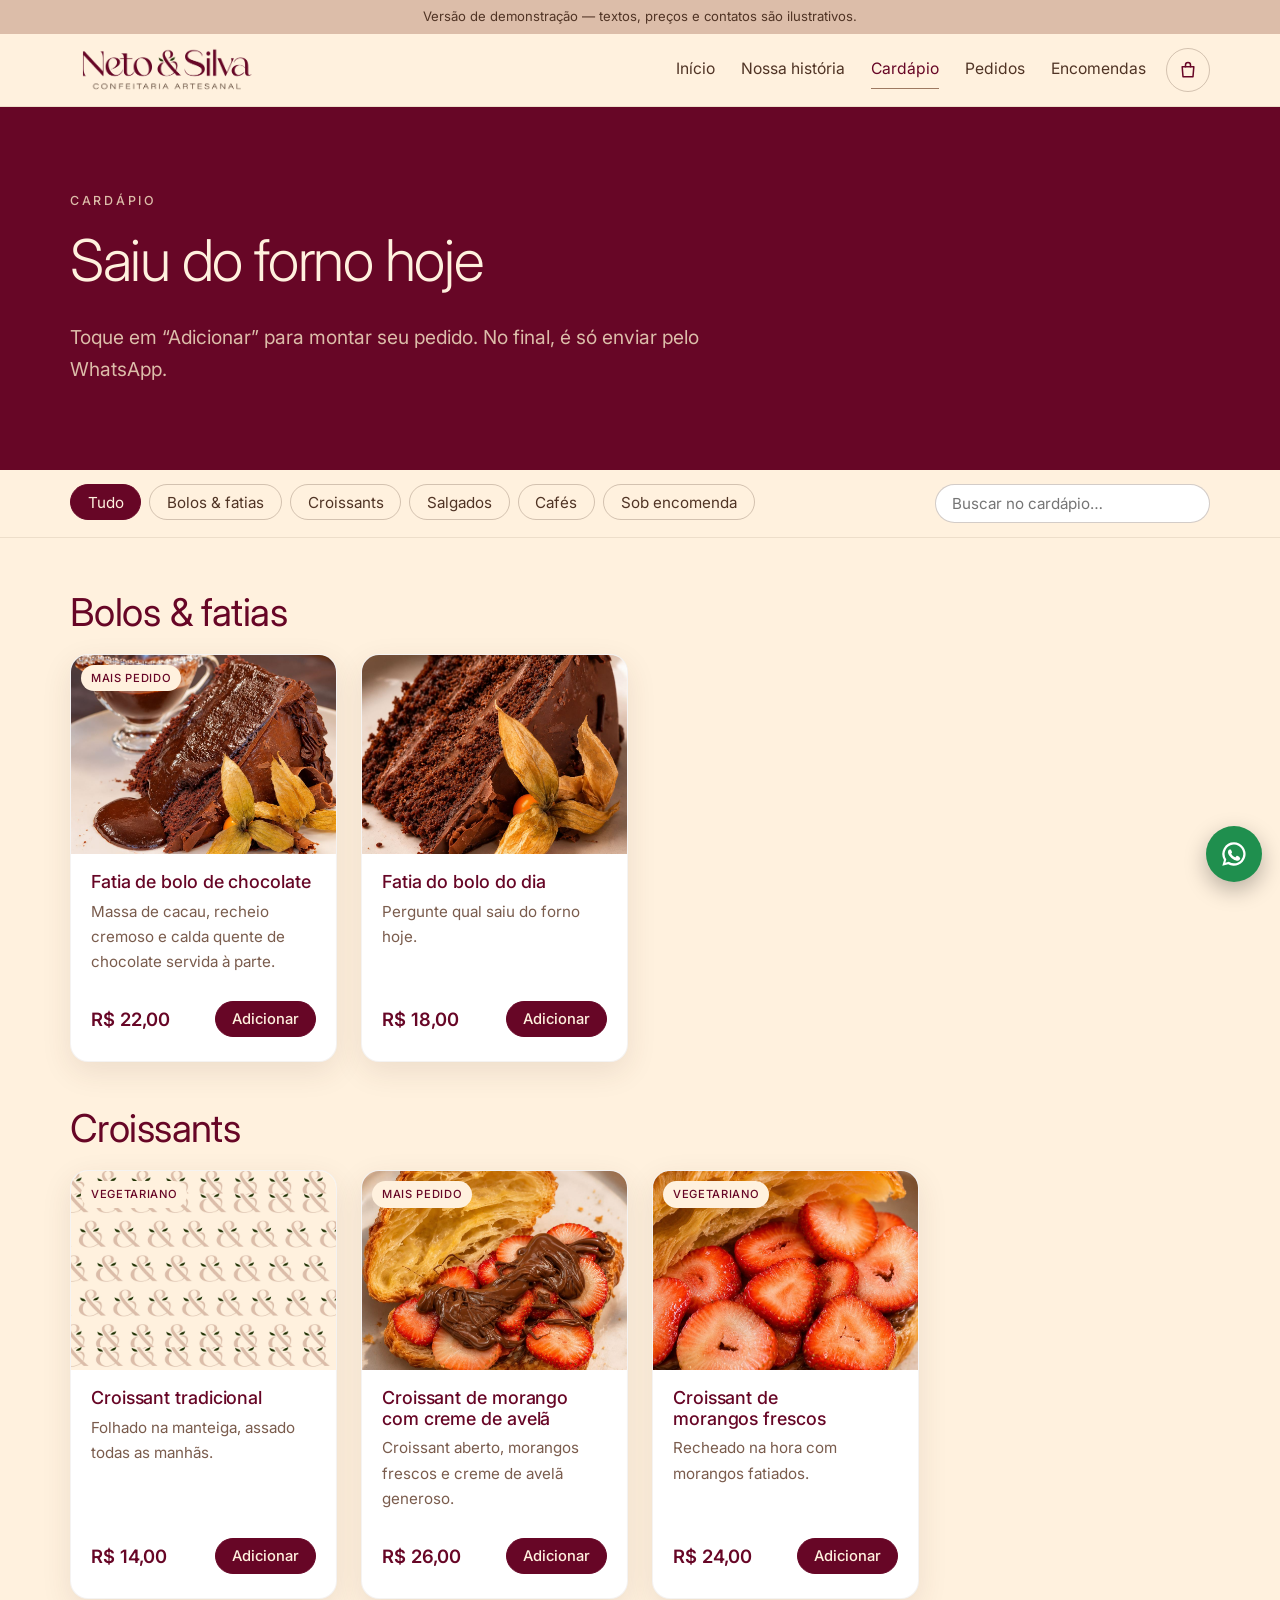
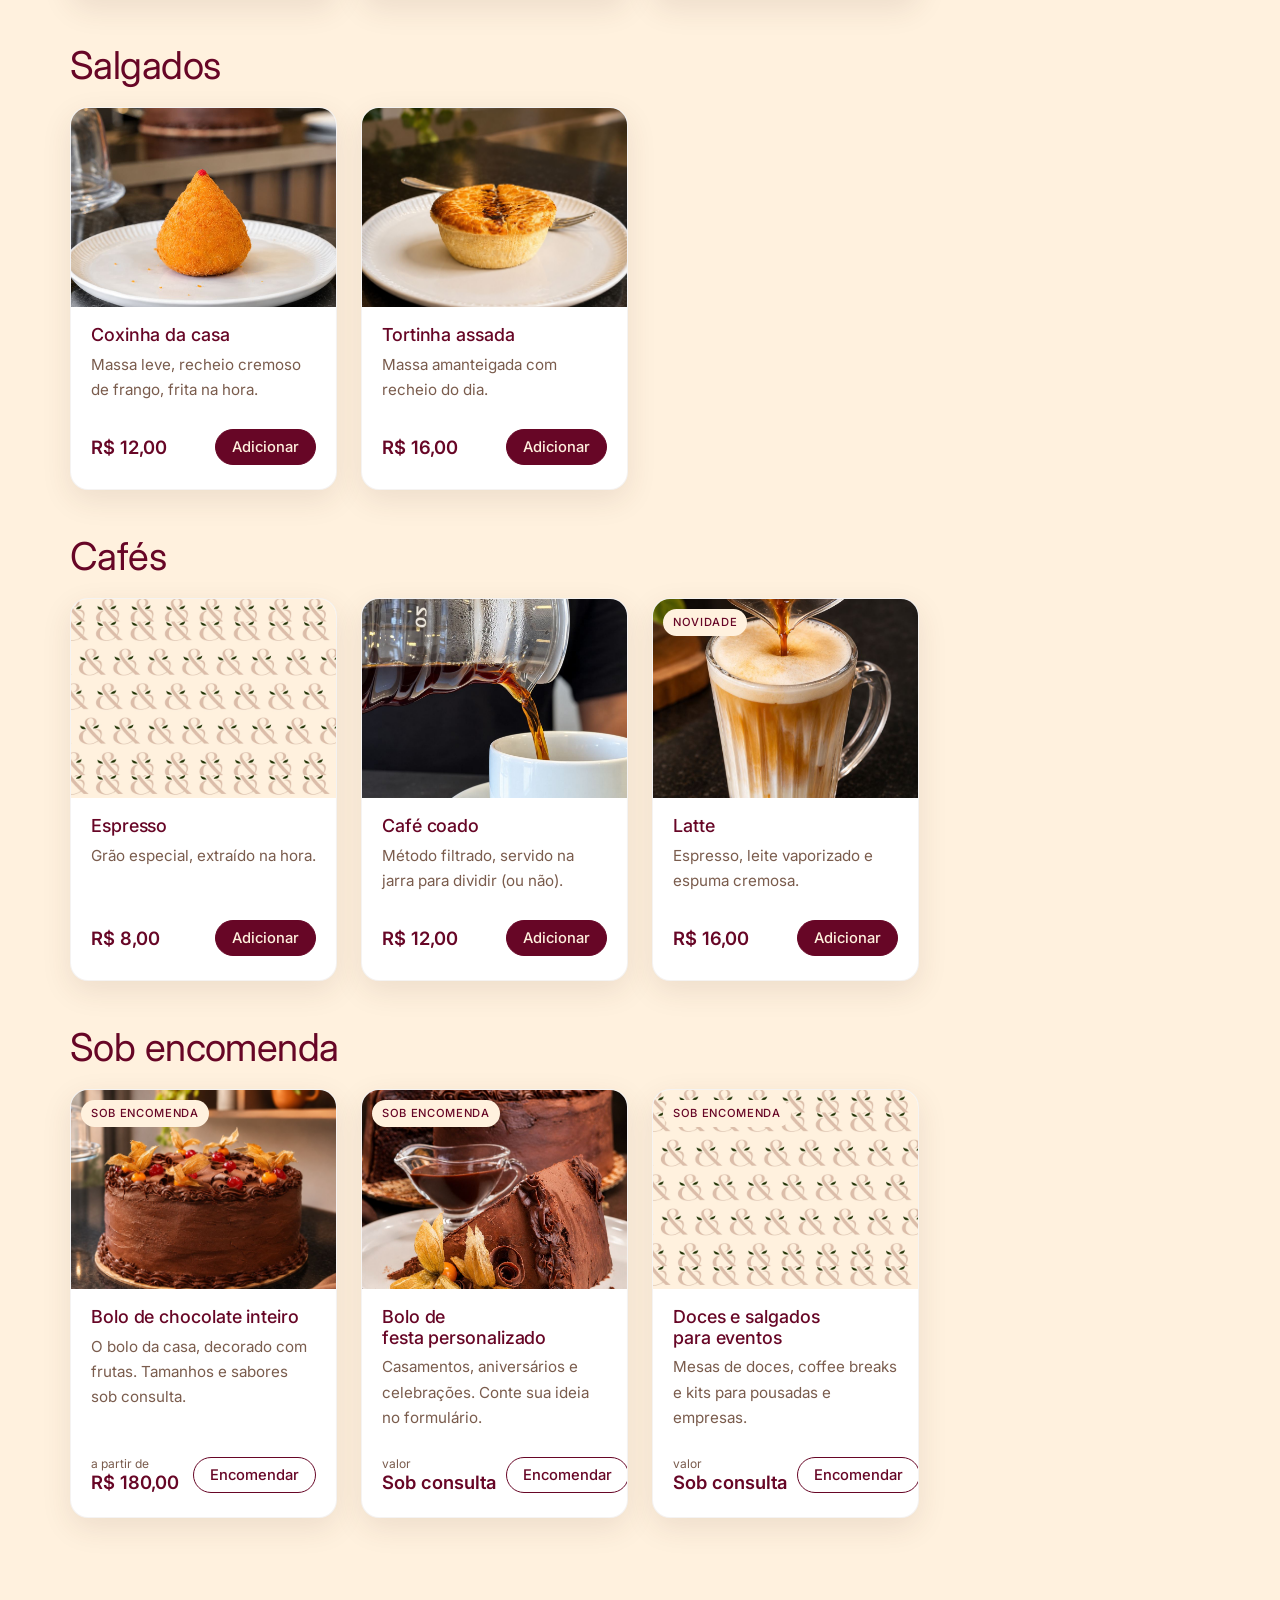
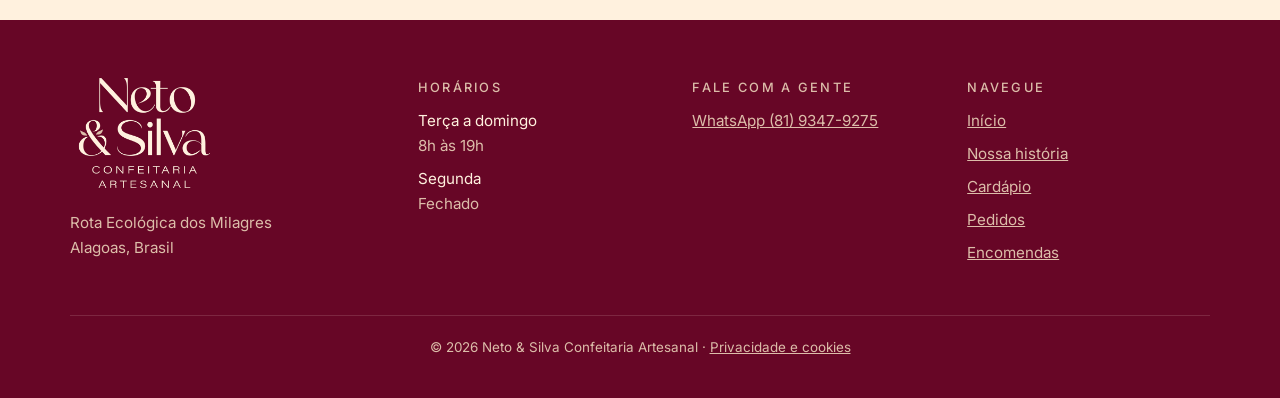
==== cardapio.html @ ace1dc16 "Prévia do site Neto & Silva para aprovação Co-Authored-By: Claude <noreply@anthropic.com>" ====
<!DOCTYPE html>
<html lang="pt-BR">
<head>
  <meta charset="utf-8">
  <meta name="viewport" content="width=device-width, initial-scale=1">
  <meta name="robots" content="noindex, nofollow">
  <title>Cardápio — Neto &amp; Silva Confeitaria Artesanal</title>
  <meta name="description" content="Cardápio da Neto &amp; Silva: bolos, croissants, salgados e cafés especiais. Monte seu pedido e envie pelo WhatsApp.">
  <link rel="icon" href="assets/img/marca/selo-creme.png">
  <link rel="preconnect" href="https://fonts.googleapis.com">
  <link rel="preconnect" href="https://fonts.gstatic.com" crossorigin>
  <link href="https://fonts.googleapis.com/css2?family=Dancing+Script:wght@500;600&family=Inter:wght@300;400;500;600&display=swap" rel="stylesheet">
  <link rel="stylesheet" href="css/style.css">
</head>
<body data-pagina="cardapio">
  <div id="cabecalho"></div>

  <main>
    <section class="pagina-topo">
      <div class="container">
        <p class="sobretitulo">Cardápio</p>
        <h1>Saiu do forno hoje</h1>
        <p class="lead">Toque em “Adicionar” para montar seu pedido. No final, é só enviar pelo WhatsApp.</p>
      </div>
    </section>

    <div class="filtros">
      <div class="container filtros__linha">
        <div class="chips" id="chips" role="group" aria-label="Filtrar por categoria"></div>
        <input class="busca" id="busca" type="search" placeholder="Buscar no cardápio…" aria-label="Buscar no cardápio">
      </div>
    </div>

    <section class="secao" style="padding-top:8px">
      <div class="container" id="cardapio-lista" aria-live="polite"></div>
    </section>
  </main>

  <div id="rodape"></div>
  <a id="barra-pedido" class="barra-pedido" href="pedidos.html" hidden><span data-resumo></span><span>Ver pedido</span></a>

  <script src="js/config.js"></script>
  <script src="js/data/cardapio.js"></script>
  <script src="js/app.js"></script>
  <script src="js/medicao.js"></script>
  <script src="js/cardapio.js"></script>
</body>
</html>
---- css/style.css ----
/* ==========================================================================
   Neto & Silva Confeitaria Artesanal — estilos
   Paleta, tipografia e logotipo conforme o Manual de Marca 2026
   (Studio Mari Cyrilo). Detalhes e substituições em docs/IDENTIDADE-VISUAL.md.
   ========================================================================== */
:root {
  /* Paleta oficial */
  --cereja: #670626;     /* Licor de Cereja — cor principal */
  --grao: #503425;       /* Grão Tostado */
  --latte: #9d7961;      /* Caffè Latte */
  --rosa: #dcbda9;       /* Merengue de Rosas */
  --creme: #fff1de;      /* Creme de Baunilha */
  /* Derivadas */
  --papel: var(--creme); /* fundo das páginas (igual ao fundo do logo) */
  --texto: var(--grao);
  --texto-suave: #7a5c4d;
  --verde-whats: #1f8f4e;
  --erro: #a3341f;

  /* Manual: Acumin Variable Concept (Adobe Fonts). Enquanto não houver kit
     da Adobe, o site usa Inter, a alternativa gratuita mais próxima. */
  --fonte-titulo: "acumin-variable-concept", "Inter", system-ui, -apple-system, "Segoe UI", sans-serif;
  --fonte-texto: "acumin-variable-concept", "Inter", system-ui, -apple-system, "Segoe UI", sans-serif;
  --fonte-destaque: "Dancing Script", cursive;

  --raio: 18px;
  --sombra: 0 10px 30px rgba(80, 52, 37, .10);
  --largura: 1140px;
}

*, *::before, *::after { box-sizing: border-box; }
html { scroll-behavior: smooth; }
body {
  margin: 0;
  background: var(--papel);
  color: var(--texto);
  font-family: var(--fonte-texto);
  font-size: 16.5px;
  line-height: 1.65;
  -webkit-font-smoothing: antialiased;
}
img { max-width: 100%; height: auto; display: block; }
a { color: var(--cereja); }
h1, h2, h3 { font-family: var(--fonte-titulo); font-weight: 400; line-height: 1.15; letter-spacing: -.015em; color: var(--cereja); margin: 0 0 .5em; text-wrap: balance; }
h1 { font-size: clamp(2.2rem, 5.2vw, 3.7rem); font-weight: 300; letter-spacing: -.025em; }
.script { font-family: var(--fonte-destaque); font-weight: 600; font-size: 1.25em; letter-spacing: 0; line-height: .8; }
h2 { font-size: clamp(1.7rem, 3.4vw, 2.4rem); }
h3 { font-size: 1.25rem; font-weight: 500; letter-spacing: -.005em; }
p { margin: 0 0 1em; }
:focus-visible { outline: 3px solid var(--rosa); outline-offset: 3px; border-radius: 6px; }

.container { width: min(100% - 40px, var(--largura)); margin-inline: auto; }
.secao { padding: clamp(56px, 8vw, 104px) 0; }
.secao--areia { background: var(--rosa); }
.secao--cacau, .secao--grao { background: var(--cereja); color: var(--creme); }
.secao--grao { background: var(--grao); }
.secao--cacau h2, .secao--cacau h3, .secao--grao h2, .secao--grao h3 { color: var(--creme); }
.secao--grao .sobretitulo { color: var(--rosa); }
.faixa-estampa { height: clamp(90px, 14vw, 170px); background: url(../assets/img/marca/estampa-e-comercial.jpg) center / 560px auto; }
.sobretitulo { font-size: .78rem; letter-spacing: .22em; text-transform: uppercase; color: var(--latte); font-weight: 500; margin-bottom: 1rem; }
.secao--cacau .sobretitulo { color: var(--rosa); }
.lead { font-size: 1.2rem; color: var(--texto-suave); max-width: 56ch; }
.secao--cacau .lead, .secao--grao .lead { color: var(--rosa); }
.centro { text-align: center; }
.centro .lead { margin-inline: auto; }

/* ------------------------------------------------------------------ botões */
.btn {
  display: inline-flex; align-items: center; justify-content: center; gap: .5em;
  padding: .85em 1.6em; border-radius: 999px; border: 1.5px solid var(--cereja);
  background: var(--cereja); color: var(--creme); font: 500 1rem var(--fonte-texto);
  text-decoration: none; cursor: pointer; transition: transform .15s, background .15s;
}
.btn:hover { background: var(--grao); border-color: var(--grao); transform: translateY(-1px); }
.btn--contorno { background: transparent; color: var(--cereja); }
.btn--contorno:hover { background: var(--cereja); color: var(--creme); border-color: var(--cereja); }
.btn--claro { background: var(--creme); color: var(--cereja); border-color: var(--creme); }
.btn--claro:hover { background: #fff; border-color: #fff; }
.btn--whats { background: var(--verde-whats); border-color: var(--verde-whats); color: #fff; }
.btn--whats:hover { background: #187a41; border-color: #187a41; }
.btn--bloco { width: 100%; }
.btn[disabled] { opacity: .5; cursor: not-allowed; transform: none; }
.botoes { display: flex; flex-wrap: wrap; gap: 12px; margin-top: 1.6rem; }
.centro .botoes { justify-content: center; }

/* --------------------------------------------------------------- cabeçalho */
.faixa-demo { background: var(--rosa); color: #2c1a12; text-align: center; font-size: .82rem; padding: 6px 12px; }
.topo { position: sticky; top: 0; z-index: 50; background: var(--papel); border-bottom: 1px solid rgba(80, 52, 37, .1); }
.topo__linha { display: flex; align-items: center; gap: 20px; min-height: 72px; }
.marca { display: block; margin-right: auto; padding: 6px 0; }
.marca img { height: 50px; width: auto; }
.nav { display: flex; gap: 26px; }
.nav a { color: var(--texto); text-decoration: none; font-size: .98rem; padding: 6px 0; border-bottom: 1.5px solid transparent; }
.nav a:hover, .nav a[aria-current="page"] { border-color: var(--latte); color: var(--cereja); }
.sacola { position: relative; display: grid; place-items: center; width: 44px; height: 44px; border-radius: 50%; color: var(--cereja); border: 1.5px solid rgba(80, 52, 37, .25); }
.sacola__n { position: absolute; top: -5px; right: -5px; min-width: 20px; height: 20px; padding: 0 5px; border-radius: 10px; background: var(--cereja); color: #fff; font-size: .72rem; display: grid; place-items: center; }
.sacola__n[hidden] { display: none; }
.menu-btn { display: none; width: 44px; height: 44px; border: 0; background: none; cursor: pointer; padding: 11px; order: 3; }
.menu-btn span { display: block; height: 2px; background: var(--cereja); margin: 5px 0; border-radius: 2px; }

@media (max-width: 860px) {
  .menu-btn { display: block; }
  .nav { display: none; position: absolute; left: 0; right: 0; top: 100%; flex-direction: column; gap: 0; background: var(--papel); border-bottom: 1px solid rgba(80, 52, 37, .12); padding: 8px 20px 16px; }
  .topo--aberto .nav { display: flex; }
  .nav a { padding: 13px 0; border-bottom: 1px solid rgba(80, 52, 37, .08); }
}

/* -------------------------------------------------------------------- hero */
.hero { padding: clamp(36px, 6vw, 80px) 0 clamp(48px, 7vw, 96px); overflow: hidden; }
.hero__grade { display: grid; grid-template-columns: 1.05fr .95fr; gap: clamp(28px, 5vw, 72px); align-items: center; }
.hero__foto { position: relative; }
.hero__foto > img:first-child { width: 100%; aspect-ratio: 4 / 5; object-fit: cover; border-radius: 999px 999px var(--raio) var(--raio); box-shadow: var(--sombra); }
.hero__selo { position: absolute; left: -26px; bottom: 34px; width: 136px; height: 136px; border-radius: 50%; box-shadow: var(--sombra); background: var(--creme); padding: 9px; }
@media (max-width: 860px) {
  .hero__grade { grid-template-columns: 1fr; }
  .hero__foto { max-width: 420px; margin-inline: auto; }
  .hero__selo { left: -8px; width: 96px; height: 96px; }
}

.pagina-topo { background: var(--cereja); color: var(--creme); padding: clamp(44px, 7vw, 84px) 0; }
.pagina-topo h1 { color: var(--creme); font-size: clamp(2.3rem, 5vw, 3.6rem); }
.pagina-topo .lead { color: var(--rosa); margin-bottom: 0; }
.pagina-topo .sobretitulo { color: var(--rosa); }

/* ------------------------------------------------------------------ grades */
.grade { display: grid; gap: 24px; }
.grade--3 { grid-template-columns: repeat(3, 1fr); }
.grade--2 { grid-template-columns: repeat(2, 1fr); }
.grade--produtos { grid-template-columns: repeat(auto-fill, minmax(250px, 1fr)); }
@media (max-width: 860px) { .grade--3, .grade--2 { grid-template-columns: 1fr; } }

.caminho { display: flex; flex-direction: column; background: #fff; border-radius: var(--raio); padding: 30px; text-decoration: none; color: inherit; box-shadow: var(--sombra); border: 1px solid rgba(80, 52, 37, .06); transition: transform .2s; }
a.caminho:hover { transform: translateY(-4px); }
.caminho__num { font: 500 .85rem var(--fonte-titulo); color: var(--latte); letter-spacing: .14em; }
.caminho p { color: var(--texto-suave); flex: 1; }
.caminho__link { color: var(--cereja); font-weight: 500; }

.duas-colunas { display: grid; grid-template-columns: 1fr 1fr; gap: clamp(28px, 5vw, 72px); align-items: center; }
.duas-colunas img { border-radius: var(--raio); box-shadow: var(--sombra); width: 100%; aspect-ratio: 4 / 5; object-fit: cover; }
.duas-colunas .arco { border-radius: 999px 999px var(--raio) var(--raio); }
@media (max-width: 860px) { .duas-colunas { grid-template-columns: 1fr; } .duas-colunas img { max-width: 440px; margin-inline: auto; } }

.galeria { display: grid; grid-template-columns: repeat(4, 1fr); gap: 14px; }
.galeria img { width: 100%; height: 100%; aspect-ratio: 3 / 4; object-fit: cover; border-radius: 14px; }
@media (max-width: 720px) { .galeria { grid-template-columns: repeat(2, 1fr); } }

.a-confirmar { background: #fff3d6; border-left: 4px solid #d9a441; padding: 12px 16px; border-radius: 8px; font-size: .92rem; color: #5c4514; margin: 1.2em 0; }

.linha-tempo { list-style: none; padding: 0; margin: 2em 0 0; border-left: 2px solid var(--rosa); }
.linha-tempo li { padding: 0 0 28px 26px; position: relative; }
.linha-tempo li::before { content: ""; position: absolute; left: -8px; top: 6px; width: 14px; height: 14px; border-radius: 50%; background: var(--latte); border: 3px solid var(--papel); }
.linha-tempo strong { font: 500 1.15rem var(--fonte-titulo); color: var(--cereja); display: block; }

.info-lista { list-style: none; padding: 0; margin: 0 0 1.4em; }
.info-lista li { padding: 12px 0; border-bottom: 1px solid rgba(251, 242, 228, .18); display: flex; justify-content: space-between; gap: 16px; }

/* ---------------------------------------------------------------- produtos */
.produto { background: #fff; border-radius: var(--raio); overflow: hidden; box-shadow: var(--sombra); display: flex; flex-direction: column; border: 1px solid rgba(80, 52, 37, .06); }
.produto__foto { position: relative; aspect-ratio: 4 / 3; overflow: hidden; background: var(--rosa); }
.produto__foto img { width: 100%; height: 100%; object-fit: cover; transition: transform .5s; }
.produto:hover .produto__foto img { transform: scale(1.04); }
.sem-foto { width: 100%; height: 100%; background: url(../assets/img/marca/estampa-e-comercial.jpg) center / 300px auto; }
.sem-foto span { display: none; }
.selos { position: absolute; left: 10px; top: 10px; display: flex; flex-wrap: wrap; gap: 6px; }
.selo { background: var(--creme); color: var(--cereja); font-size: .7rem; letter-spacing: .06em; text-transform: uppercase; padding: 4px 10px; border-radius: 999px; font-weight: 500; }
.produto__corpo { padding: 18px 20px 20px; display: flex; flex-direction: column; flex: 1; }
.produto h3 { font-size: 1.12rem; margin-bottom: .35em; }
.produto__desc { color: var(--texto-suave); font-size: .95rem; flex: 1; }
.produto__base { display: flex; align-items: center; justify-content: space-between; gap: 10px; margin-top: 8px; min-height: 44px; }
.produto__preco { font: 600 1.15rem var(--fonte-titulo); color: var(--cereja); white-space: nowrap; }
.produto__preco small { font: 400 .75rem var(--fonte-texto); color: var(--texto-suave); display: block; }
.produto--indisponivel { opacity: .6; }

.btn-add { padding: .55em 1.1em; font-size: .92rem; }
.passo { display: inline-flex; align-items: center; border: 1.5px solid var(--cereja); border-radius: 999px; overflow: hidden; }
.passo button { width: 38px; height: 38px; border: 0; background: none; color: var(--cereja); font-size: 1.2rem; cursor: pointer; }
.passo button:hover { background: var(--rosa); }
.passo output { min-width: 28px; text-align: center; font-weight: 500; }

.filtros { position: sticky; top: 72px; z-index: 20; background: var(--papel); padding: 14px 0; border-bottom: 1px solid rgba(80, 52, 37, .1); }
.filtros__linha { display: flex; gap: 12px; align-items: center; flex-wrap: wrap; }
.chips { display: flex; gap: 8px; overflow-x: auto; padding-bottom: 2px; flex: 1; scrollbar-width: none; }
.chip { white-space: nowrap; padding: .5em 1.1em; border-radius: 999px; border: 1.5px solid rgba(80, 52, 37, .25); background: none; color: var(--texto); font: 400 .95rem var(--fonte-texto); cursor: pointer; }
.chip[aria-pressed="true"] { background: var(--cereja); border-color: var(--cereja); color: var(--creme); }
.busca { padding: .6em 1.1em; border-radius: 999px; border: 1.5px solid rgba(80, 52, 37, .25); background: #fff; font: 400 .95rem var(--fonte-texto); min-width: 210px; color: var(--texto); }
@media (max-width: 620px) { .chips, .busca { flex: 1 1 100%; } }
.categoria-titulo { margin: 44px 0 20px; scroll-margin-top: 150px; }
.vazio { text-align: center; padding: 56px 0; color: var(--texto-suave); }

.barra-pedido { position: fixed; left: 50%; bottom: 18px; transform: translateX(-50%); z-index: 40; width: min(100% - 28px, 520px); background: var(--cereja); color: var(--creme); border-radius: 999px; padding: 12px 14px 12px 24px; display: flex; align-items: center; justify-content: space-between; gap: 12px; box-shadow: 0 12px 30px rgba(0, 0, 0, .28); text-decoration: none; }
.barra-pedido[hidden] { display: none; }
.barra-pedido span:last-child { background: var(--creme); color: var(--cereja); border-radius: 999px; padding: .5em 1.1em; font-weight: 500; }

/* ----------------------------------------------------------------- pedidos */
.pedido-grade { display: grid; grid-template-columns: 1.1fr .9fr; gap: 32px; align-items: start; }
@media (max-width: 860px) { .pedido-grade { grid-template-columns: 1fr; } }
.cartao { background: #fff; border-radius: var(--raio); padding: clamp(20px, 3vw, 32px); box-shadow: var(--sombra); border: 1px solid rgba(80, 52, 37, .06); }
.cartao + .cartao { margin-top: 24px; }
.linha-item { display: grid; grid-template-columns: 64px 1fr auto; gap: 14px; align-items: center; padding: 14px 0; border-bottom: 1px solid rgba(80, 52, 37, .08); }
.linha-item .produto__foto, .linha-item__foto { width: 64px; height: 64px; border-radius: 12px; overflow: hidden; }
.linha-item__foto img, .linha-item__foto .sem-foto { width: 100%; height: 100%; object-fit: cover; }
.linha-item__foto .sem-foto span { font-size: 1rem; }
.linha-item__nome { font-weight: 500; line-height: 1.3; }
.linha-item__preco { color: var(--texto-suave); font-size: .9rem; }
.total { display: flex; justify-content: space-between; align-items: baseline; padding-top: 18px; font: 600 1.3rem var(--fonte-titulo); color: var(--cereja); }
.nota { font-size: .88rem; color: var(--texto-suave); }

/* ------------------------------------------------------------- formulários */
.form-secao { border: 0; padding: 0; margin: 0 0 30px; }
.form-secao legend { font: 500 1.2rem var(--fonte-titulo); color: var(--cereja); padding: 0; margin-bottom: 14px; }
.campos { display: grid; grid-template-columns: 1fr 1fr; gap: 16px 18px; }
.campo { grid-column: 1 / -1; }
.campo--meia { grid-column: auto; }
@media (max-width: 620px) { .campo--meia { grid-column: 1 / -1; } }
.campo > label, .campo__rotulo { display: block; font-weight: 500; font-size: .95rem; margin-bottom: 6px; }
.obrig { color: var(--erro); }
.campo input[type="text"], .campo input[type="tel"], .campo input[type="email"], .campo input[type="number"],
.campo input[type="date"], .campo input[type="time"], .campo select, .campo textarea {
  width: 100%; padding: .75em .9em; border-radius: 12px; border: 1.5px solid rgba(80, 52, 37, .22);
  background: var(--papel); font: 400 1rem var(--fonte-texto); color: var(--texto);
}
.campo textarea { min-height: 110px; resize: vertical; }
.campo input:focus, .campo select:focus, .campo textarea:focus { outline: none; border-color: var(--latte); box-shadow: 0 0 0 3px rgba(103, 6, 38, .14); }
.campo__dica { font-size: .84rem; color: var(--texto-suave); margin-top: 5px; }
.opcoes { display: flex; flex-wrap: wrap; gap: 8px; }
.opcao { position: relative; }
.opcao input { position: absolute; opacity: 0; inset: 0; cursor: pointer; }
.opcao span { display: block; padding: .5em 1em; border-radius: 999px; border: 1.5px solid rgba(80, 52, 37, .22); font-size: .93rem; background: var(--papel); }
.opcao input:checked + span { background: var(--cereja); border-color: var(--cereja); color: var(--creme); }
.opcao input:focus-visible + span { outline: 3px solid var(--rosa); outline-offset: 2px; }
.campo--erro input, .campo--erro select, .campo--erro textarea { border-color: var(--erro); }
.campo__erro { color: var(--erro); font-size: .85rem; margin-top: 5px; }

.abas { display: grid; grid-template-columns: repeat(3, 1fr); gap: 14px; margin-bottom: 30px; }
.aba { text-align: left; background: #fff; border: 1.5px solid rgba(80, 52, 37, .14); border-radius: var(--raio); padding: 0; cursor: pointer; overflow: hidden; font: inherit; color: inherit; display: flex; flex-direction: column; }
.aba img { width: 100%; aspect-ratio: 16 / 9; object-fit: cover; }
.aba__texto { padding: 14px 18px 18px; }
.aba strong { font: 500 1.15rem var(--fonte-titulo); color: var(--cereja); display: block; margin-bottom: 2px; }
.aba small { color: var(--texto-suave); font-size: .88rem; line-height: 1.4; display: block; }
.aba[aria-selected="true"] { border-color: var(--cereja); box-shadow: 0 0 0 3px rgba(80, 52, 37, .16); }
@media (max-width: 720px) { .abas { grid-template-columns: 1fr; } .aba { flex-direction: row; align-items: center; } .aba img { width: 96px; aspect-ratio: 1; flex: none; } .aba small { display: none; } }

.aviso { background: var(--rosa); border-radius: 14px; padding: 14px 18px; font-size: .95rem; margin-bottom: 26px; }
.passos { display: grid; grid-template-columns: repeat(4, 1fr); gap: 20px; counter-reset: passo; list-style: none; padding: 0; margin: 2.4em 0 0; }
.passos li { counter-increment: passo; }
.passos li::before { content: counter(passo, decimal-leading-zero); font: 300 2rem var(--fonte-titulo); color: var(--latte); display: block; }
.passos strong { display: block; }
@media (max-width: 720px) { .passos { grid-template-columns: 1fr 1fr; } }

/* ------------------------------------------------------------------ rodapé */
.rodape { background: var(--cereja); color: var(--rosa); padding: 60px 0 26px; font-size: .95rem; }
.rodape__grade { display: grid; grid-template-columns: 1.3fr 1fr 1fr 1fr; gap: 32px; }
@media (max-width: 860px) { .rodape__grade { grid-template-columns: 1fr 1fr; } }
@media (max-width: 520px) { .rodape__grade { grid-template-columns: 1fr; } }
.rodape h2 { font: 500 .8rem var(--fonte-texto); letter-spacing: .18em; text-transform: uppercase; color: var(--rosa); margin-bottom: 1em; }
.rodape__marca { width: 170px; margin: -8px 0 14px -12px; }
.rodape ul { list-style: none; padding: 0; margin: 0; }
.rodape li { margin-bottom: 8px; }
.rodape li span { display: block; color: var(--creme); }
.rodape a { color: var(--rosa); }
.rodape a:hover { color: #fff; }
.rodape__fim { border-top: 1px solid rgba(251, 242, 228, .14); margin-top: 40px; padding-top: 20px; font-size: .84rem; text-align: center; }
.whats-flutuante { position: fixed; right: 18px; bottom: 18px; z-index: 45; width: 56px; height: 56px; border-radius: 50%; background: var(--verde-whats); color: #fff; display: grid; place-items: center; box-shadow: 0 8px 22px rgba(0, 0, 0, .28); }
.whats-flutuante svg { width: 28px; height: 28px; }
body.tem-barra .whats-flutuante { bottom: 88px; }

@media (prefers-reduced-motion: reduce) { * { transition: none !important; scroll-behavior: auto !important; } }

/* ------------------------------------------- ajustes de contraste da paleta */
.secao--areia .sobretitulo { color: var(--cereja); }
.secao--areia .lead { color: var(--grao); }
.faixa-demo { color: var(--grao); }
.marca img { height: 60px; }

/* ------------------------------------------- aviso de cookies e textos longos */
.aviso-cookies { position: fixed; left: 50%; bottom: 16px; transform: translateX(-50%); z-index: 60; width: min(100% - 24px, 720px); background: #fff; border: 1px solid rgba(80, 52, 37, .16); border-radius: var(--raio); box-shadow: 0 14px 40px rgba(0, 0, 0, .22); padding: 16px 20px; display: flex; align-items: center; gap: 16px; }
.aviso-cookies p { margin: 0; font-size: .92rem; flex: 1; }
.aviso-cookies__botoes { display: flex; gap: 8px; flex: none; }
.aviso-cookies .btn { padding: .55em 1.2em; font-size: .92rem; }
@media (max-width: 620px) { .aviso-cookies { flex-direction: column; align-items: stretch; } .aviso-cookies__botoes .btn { flex: 1; } }
.texto-longo { max-width: 760px; }
.texto-longo h2 { font-size: 1.5rem; margin-top: 1.6em; }
.rodape__fim a { text-decoration: underline; }
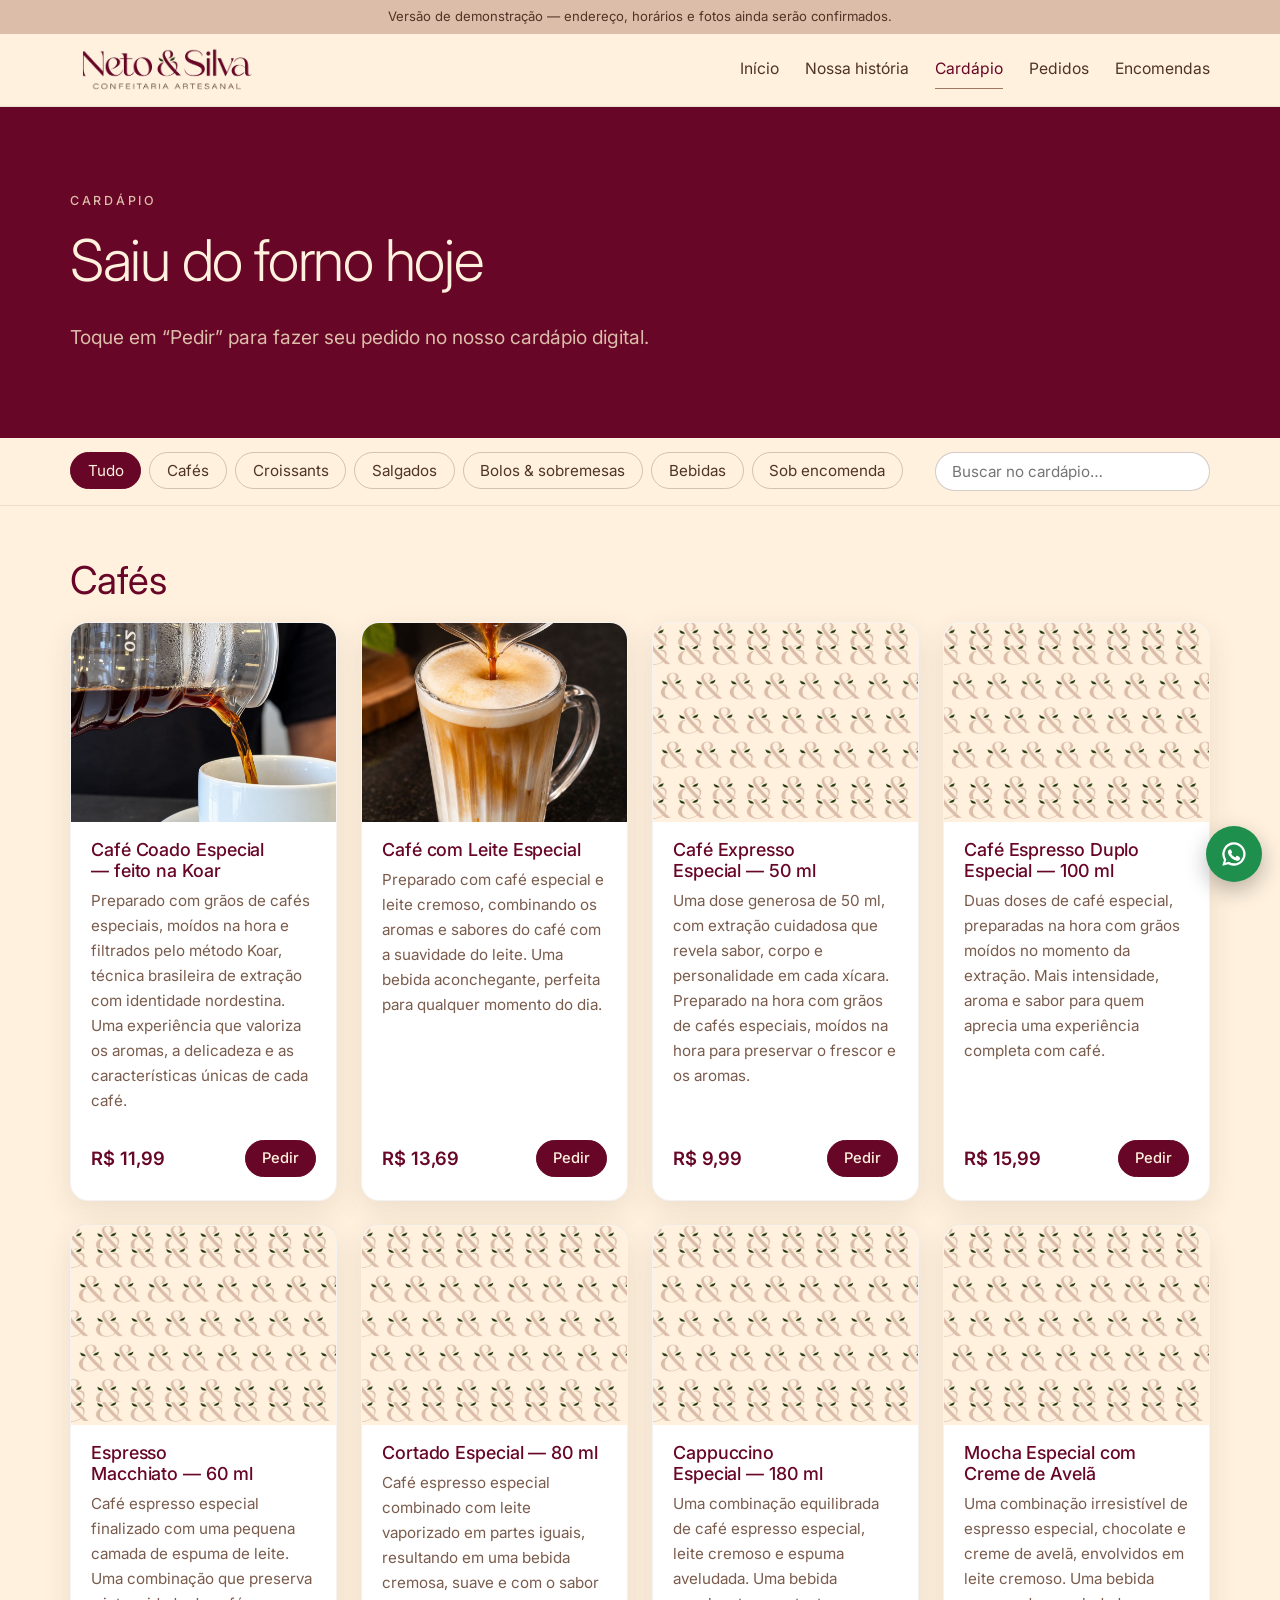
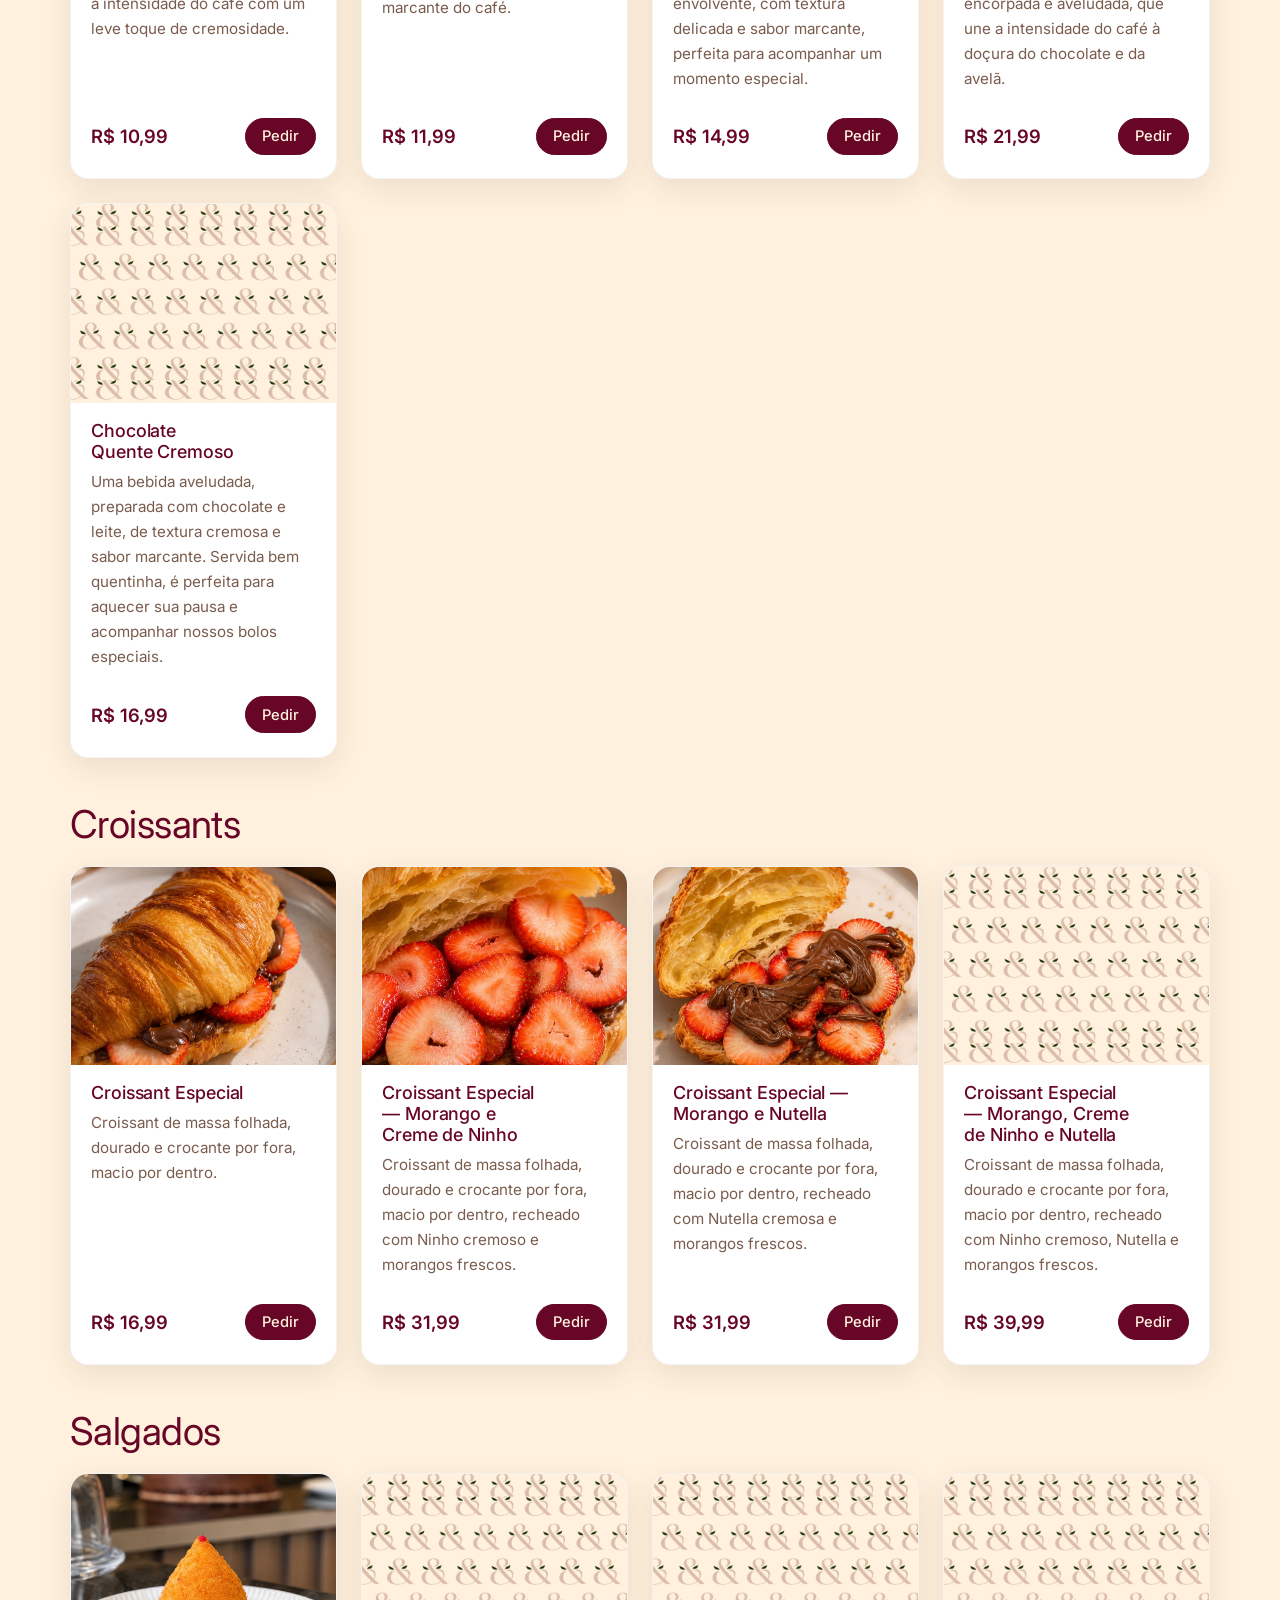
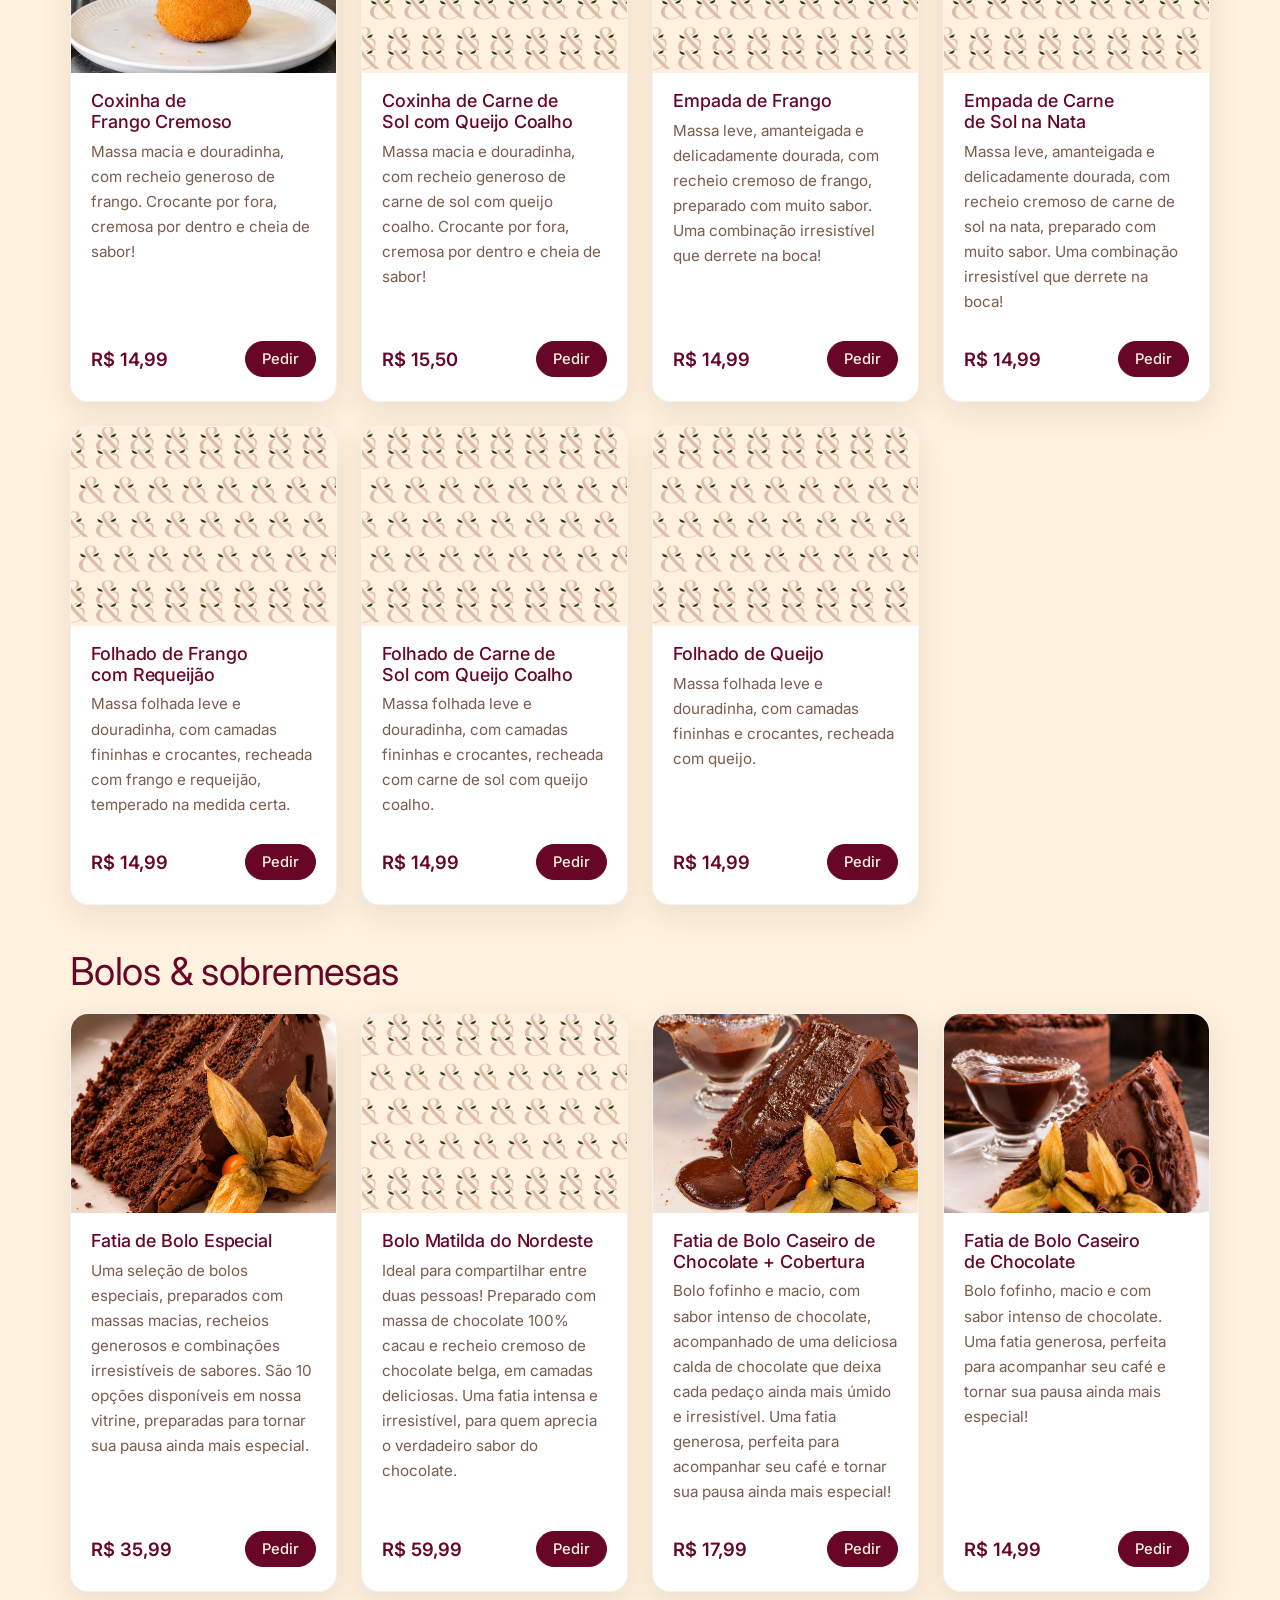
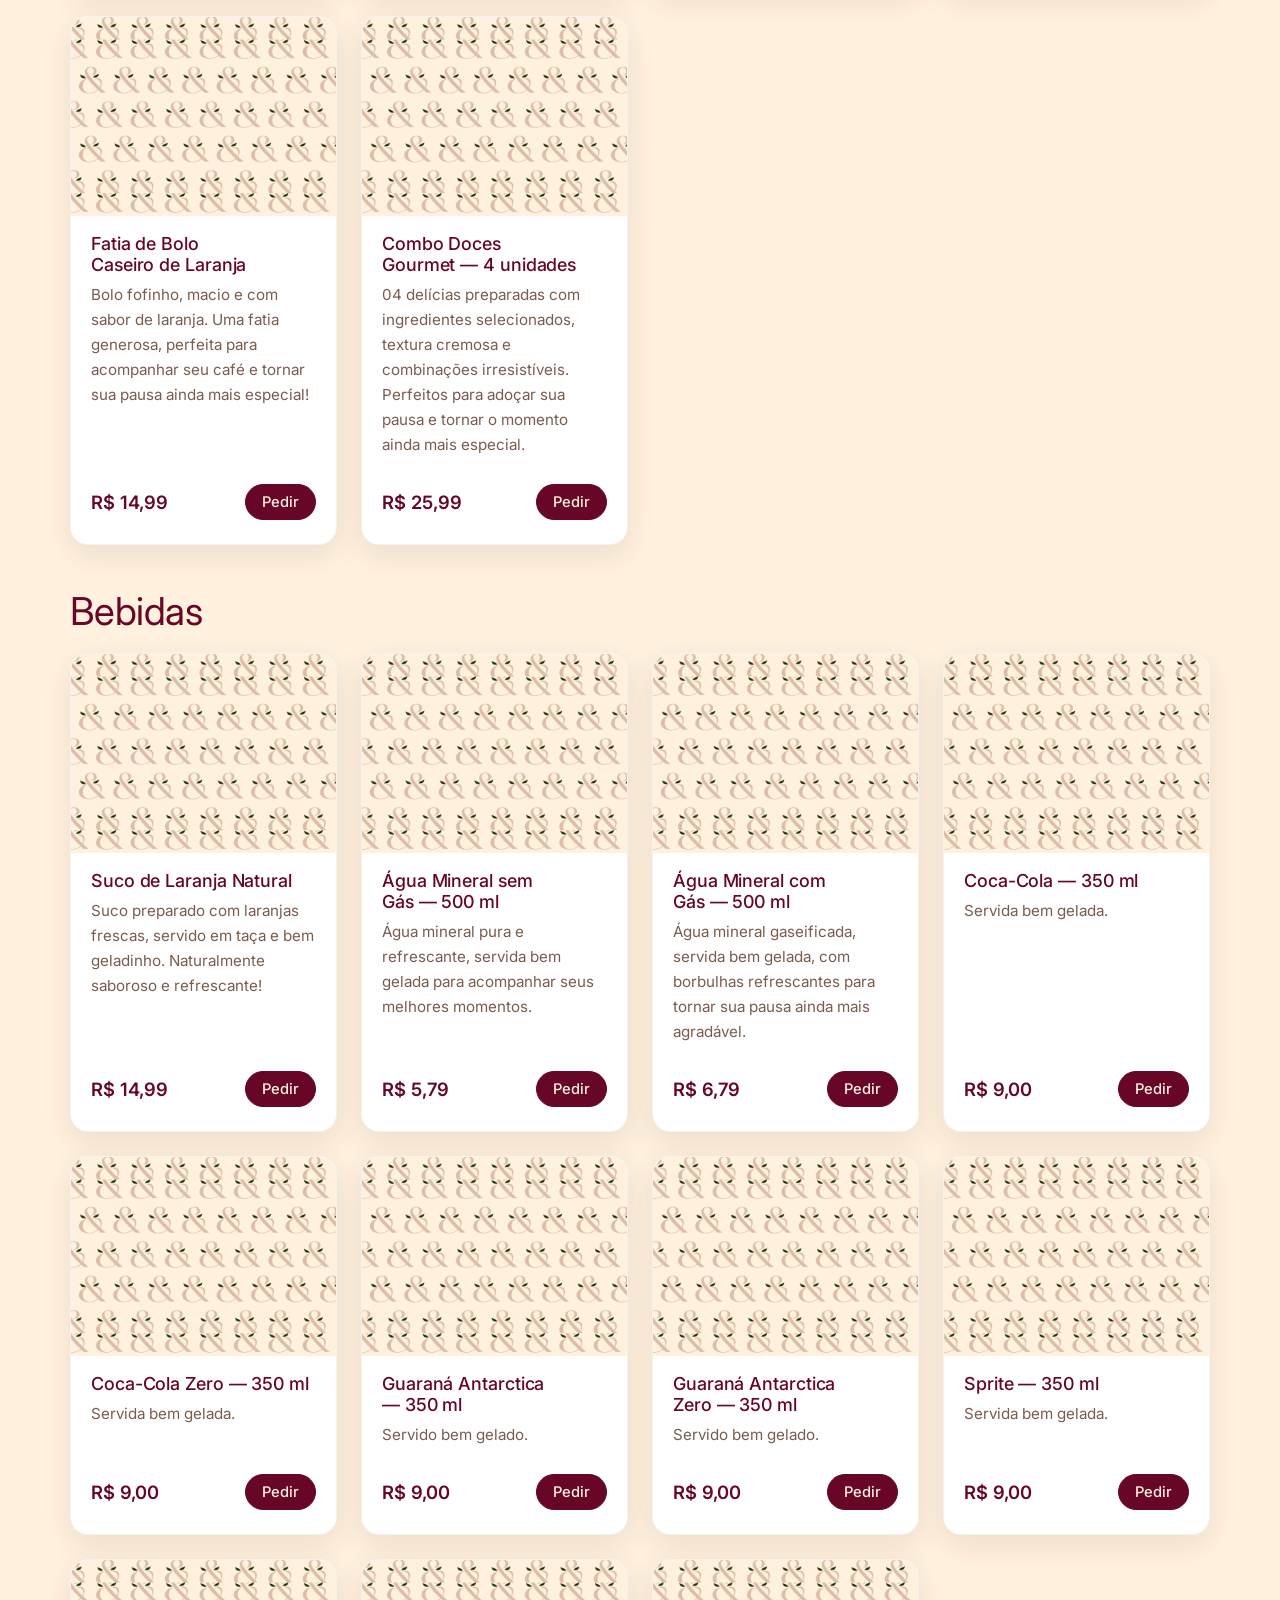
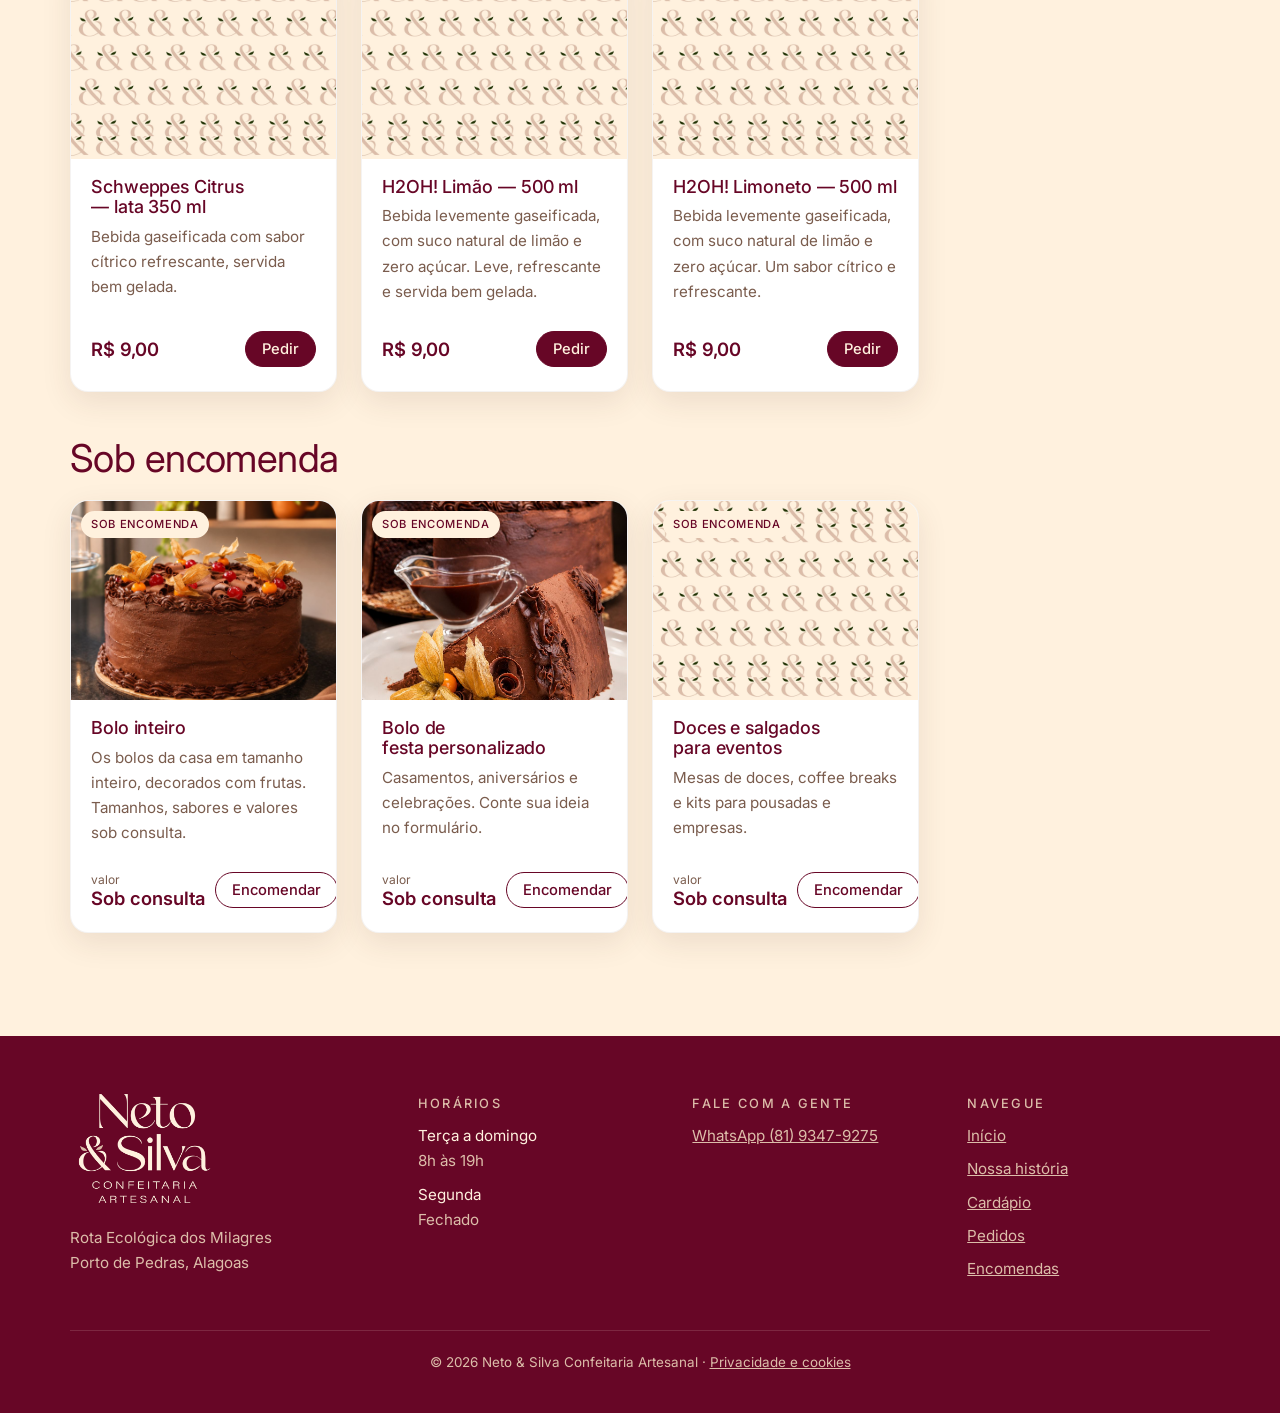
==== commit 45919838: "Atualiza a prévia: cardápio real e pedidos pelo MenuDino Co-Authored-By: Claude Fable 5.2 <noreply@a" ====
--- a/cardapio.html
+++ b/cardapio.html
@@ -2,11 +2,12 @@
 <html lang="pt-BR">
 <head>
   <meta charset="utf-8">
+  <meta name="robots" content="noindex, nofollow">
   <meta name="viewport" content="width=device-width, initial-scale=1">
-  <meta name="robots" content="noindex, nofollow">
   <title>Cardápio — Neto &amp; Silva Confeitaria Artesanal</title>
-  <meta name="description" content="Cardápio da Neto &amp; Silva: bolos, croissants, salgados e cafés especiais. Monte seu pedido e envie pelo WhatsApp.">
-  <link rel="icon" href="assets/img/marca/selo-creme.png">
+  <meta name="description" content="Cardápio da Neto &amp; Silva: bolos, croissants, salgados e cafés especiais. Veja os preços e faça seu pedido online.">
+  <link rel="icon" type="image/png" href="assets/img/marca/icone-192.png">
+  <link rel="apple-touch-icon" href="assets/img/marca/icone-192.png">
   <link rel="preconnect" href="https://fonts.googleapis.com">
   <link rel="preconnect" href="https://fonts.gstatic.com" crossorigin>
   <link href="https://fonts.googleapis.com/css2?family=Dancing+Script:wght@500;600&family=Inter:wght@300;400;500;600&display=swap" rel="stylesheet">
@@ -20,7 +21,7 @@
       <div class="container">
         <p class="sobretitulo">Cardápio</p>
         <h1>Saiu do forno hoje</h1>
-        <p class="lead">Toque em “Adicionar” para montar seu pedido. No final, é só enviar pelo WhatsApp.</p>
+        <p class="lead">Toque em “Pedir” para fazer seu pedido no nosso cardápio digital.</p>
       </div>
     </section>
 
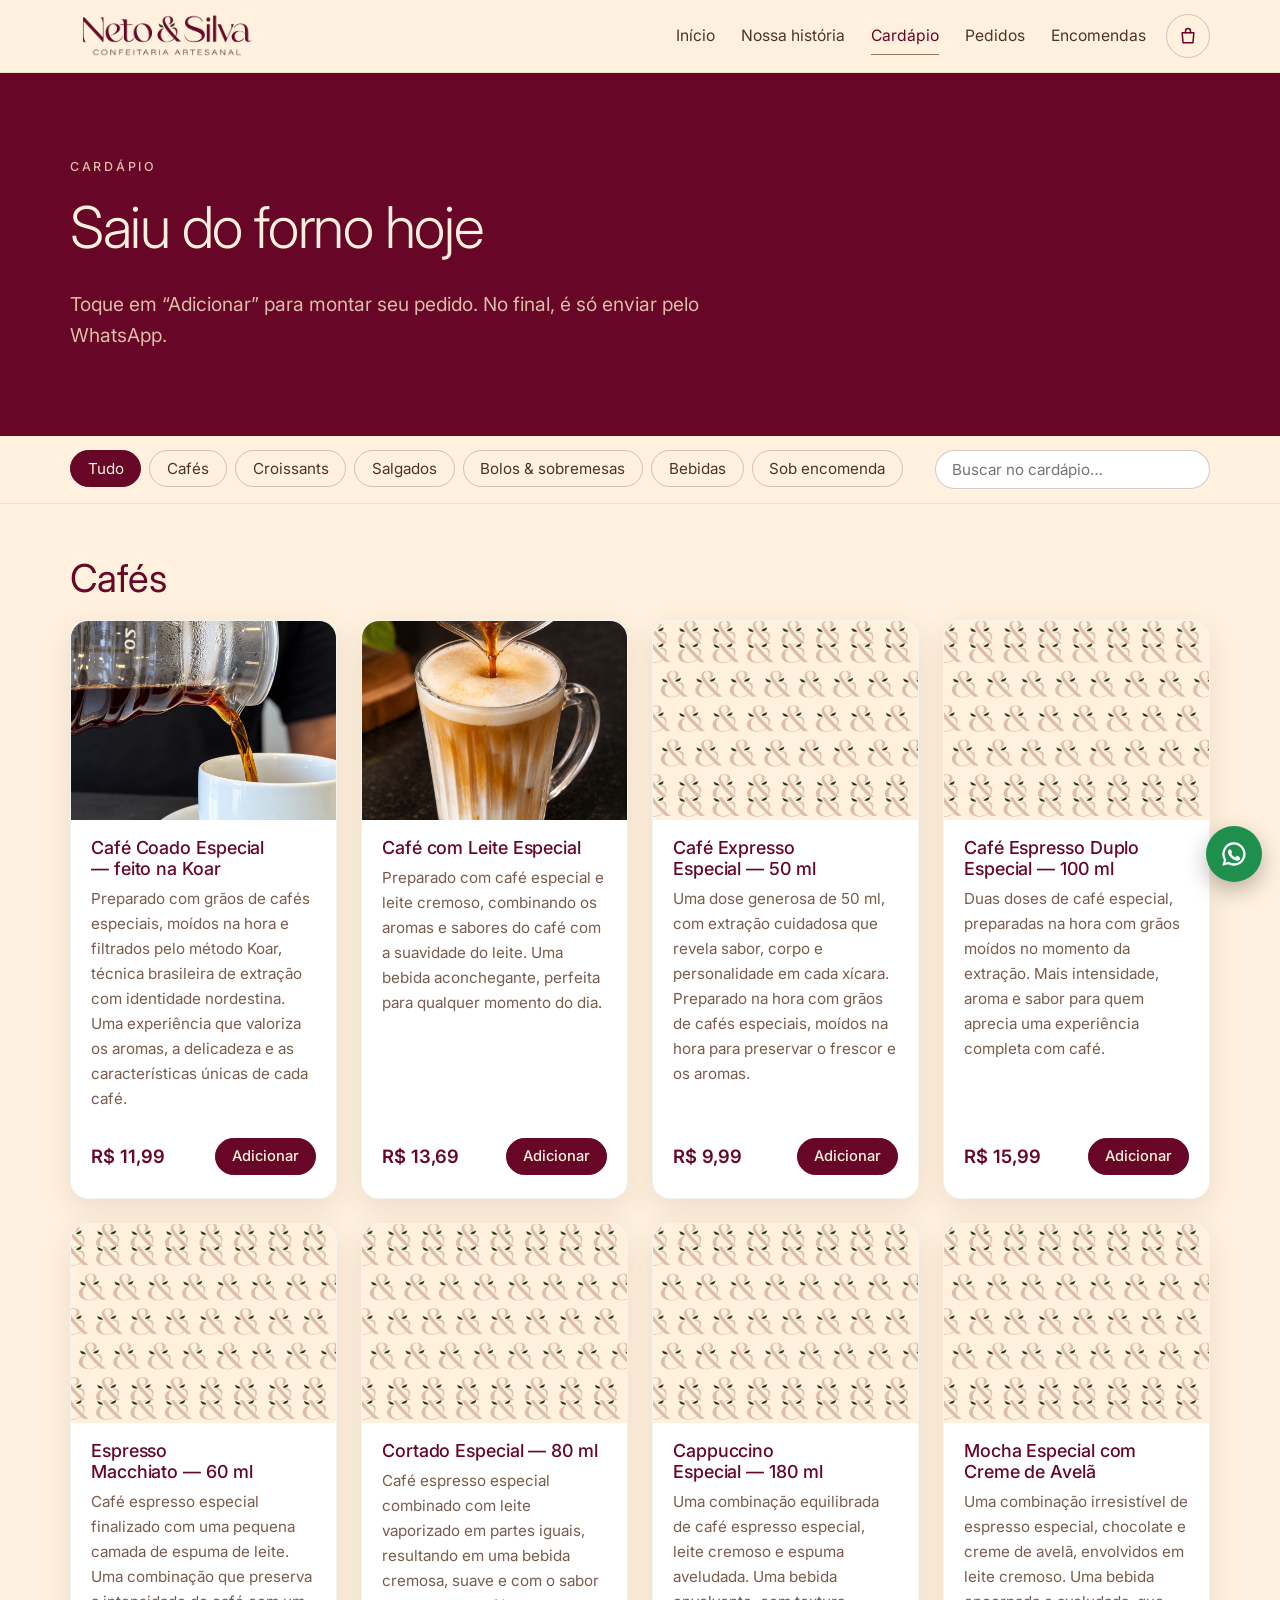
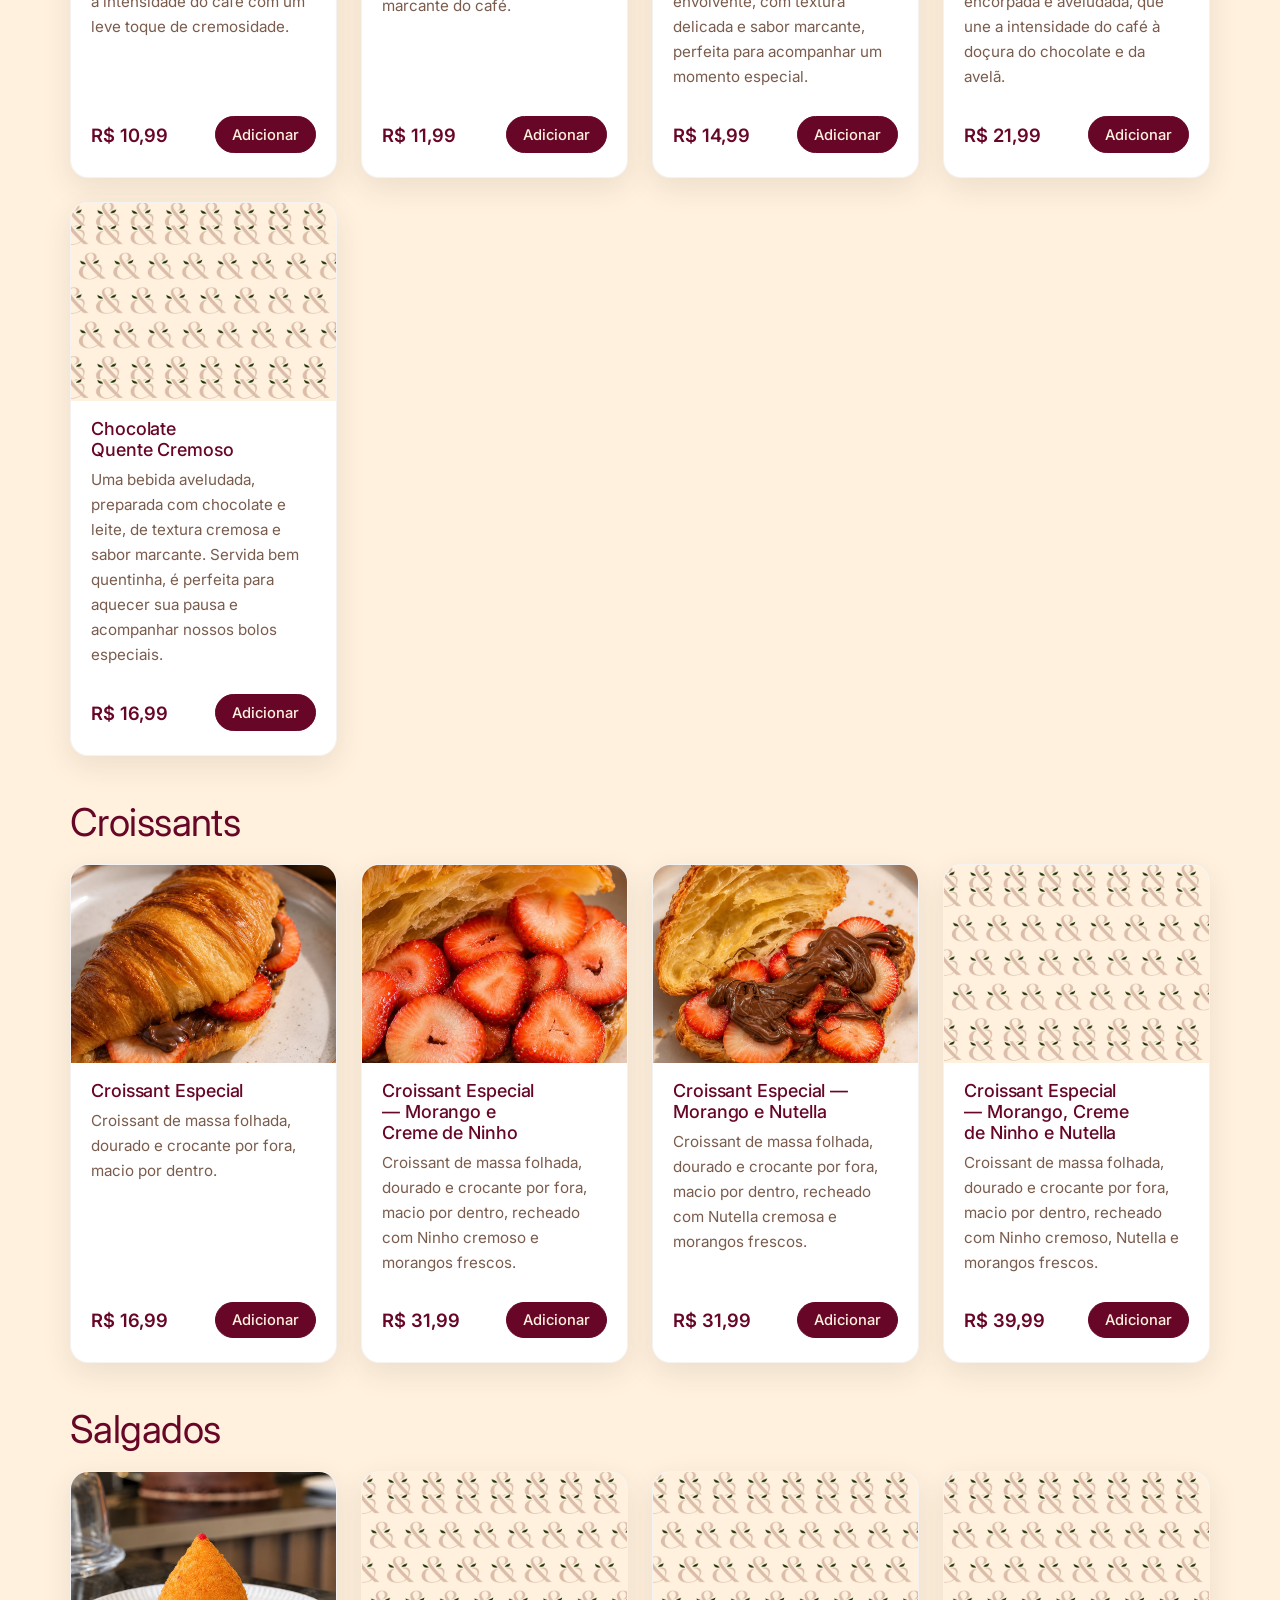
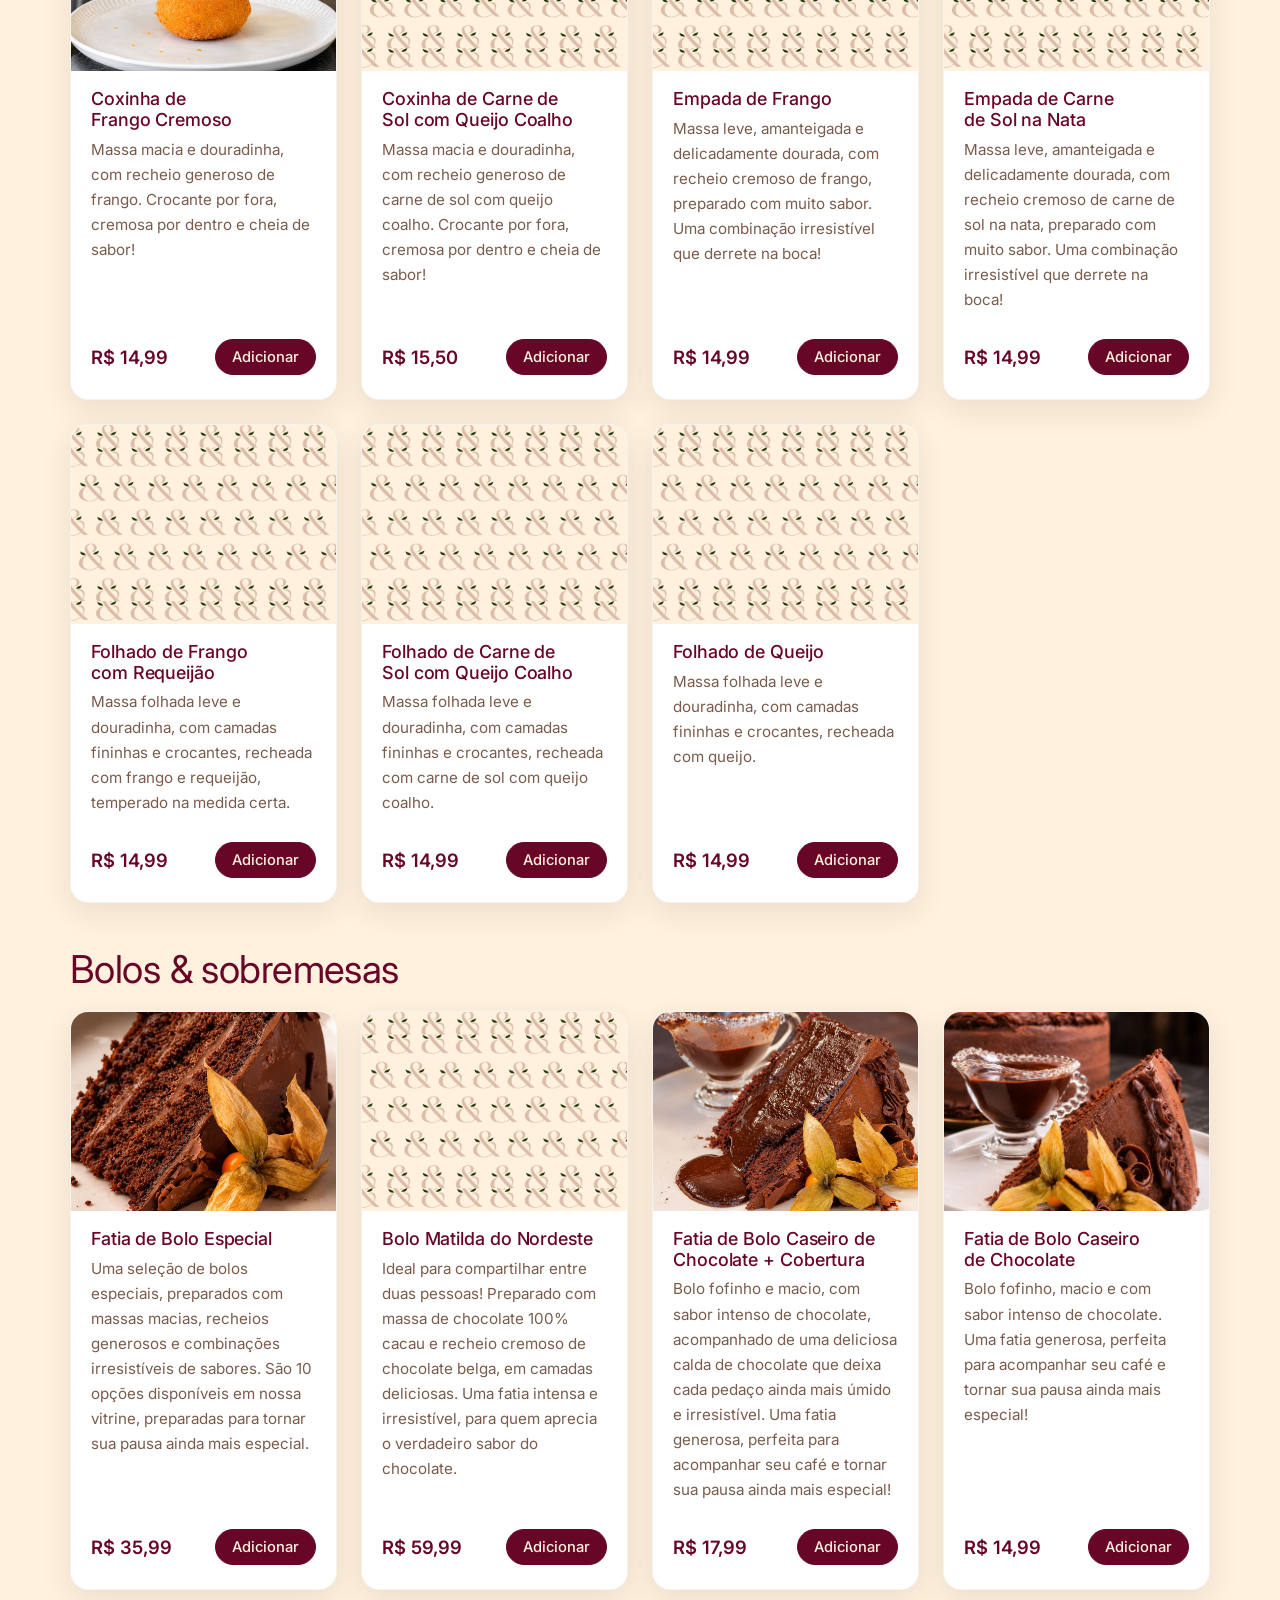
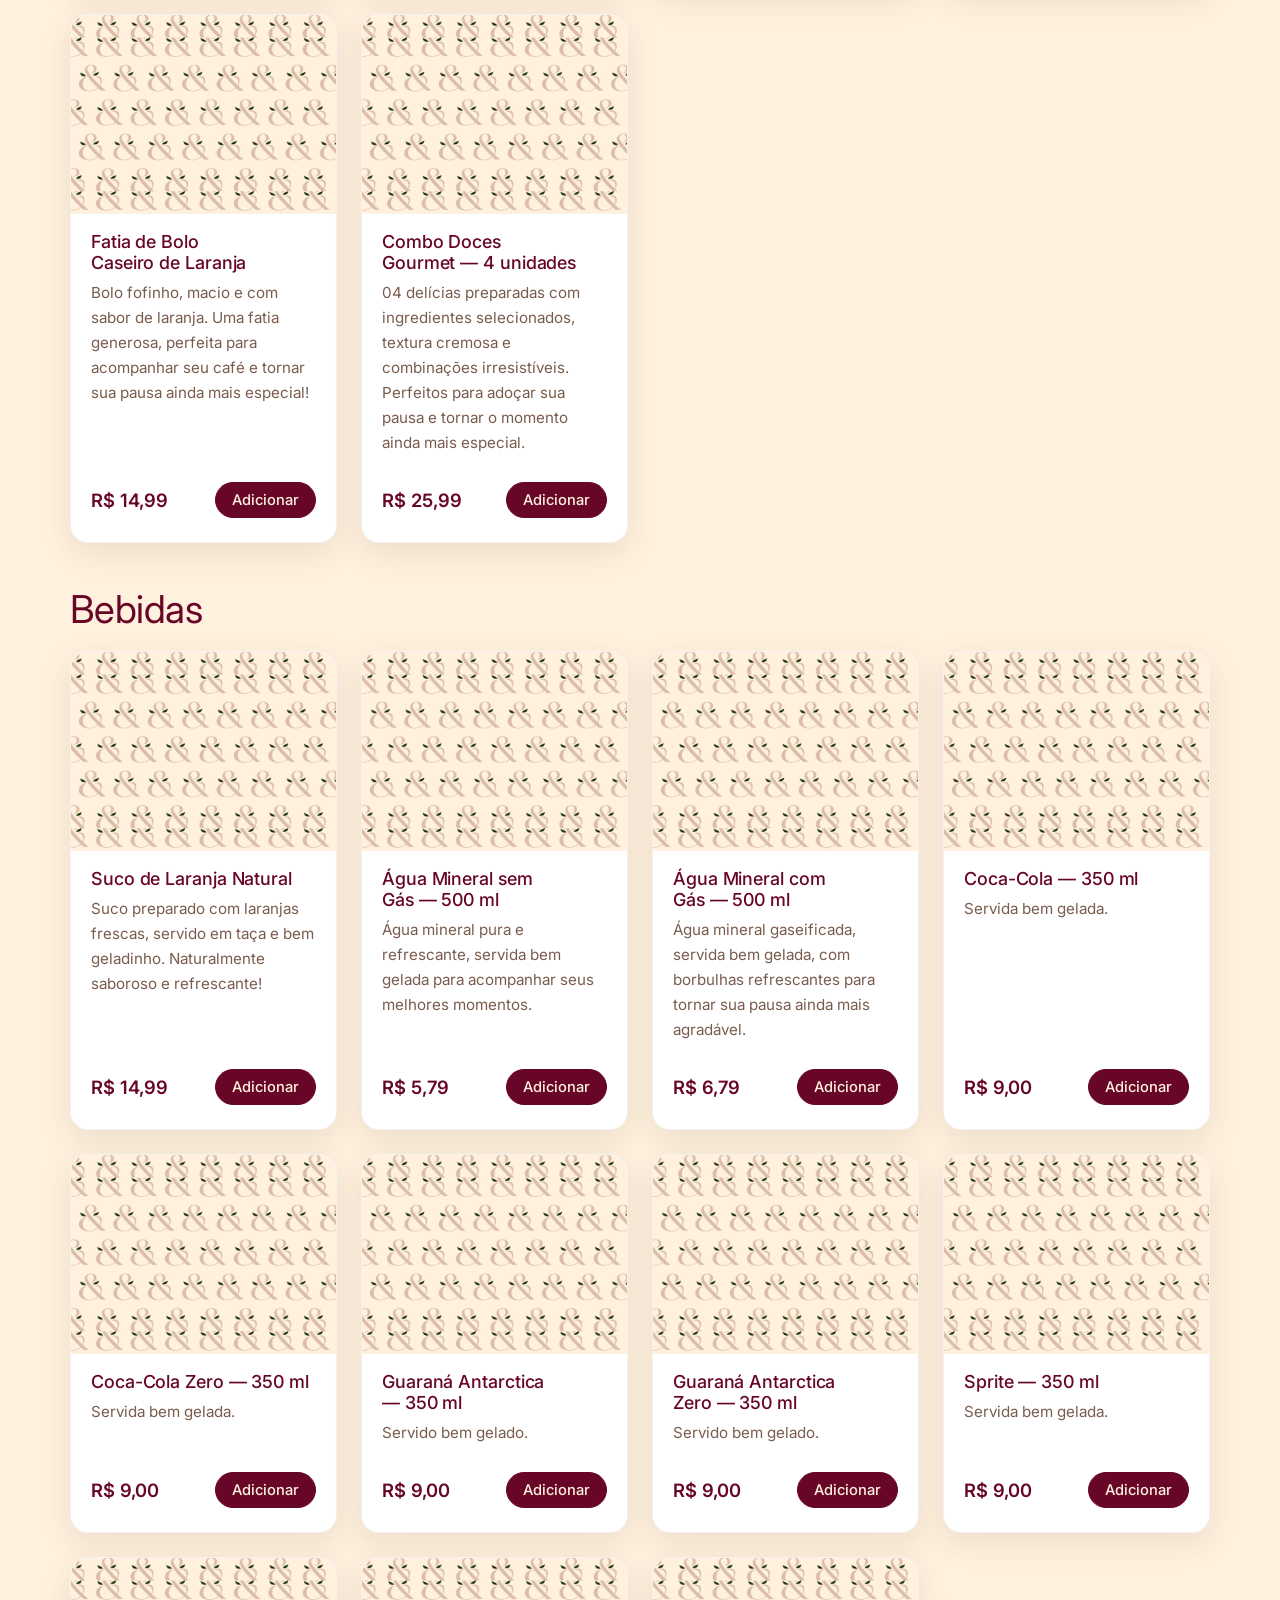
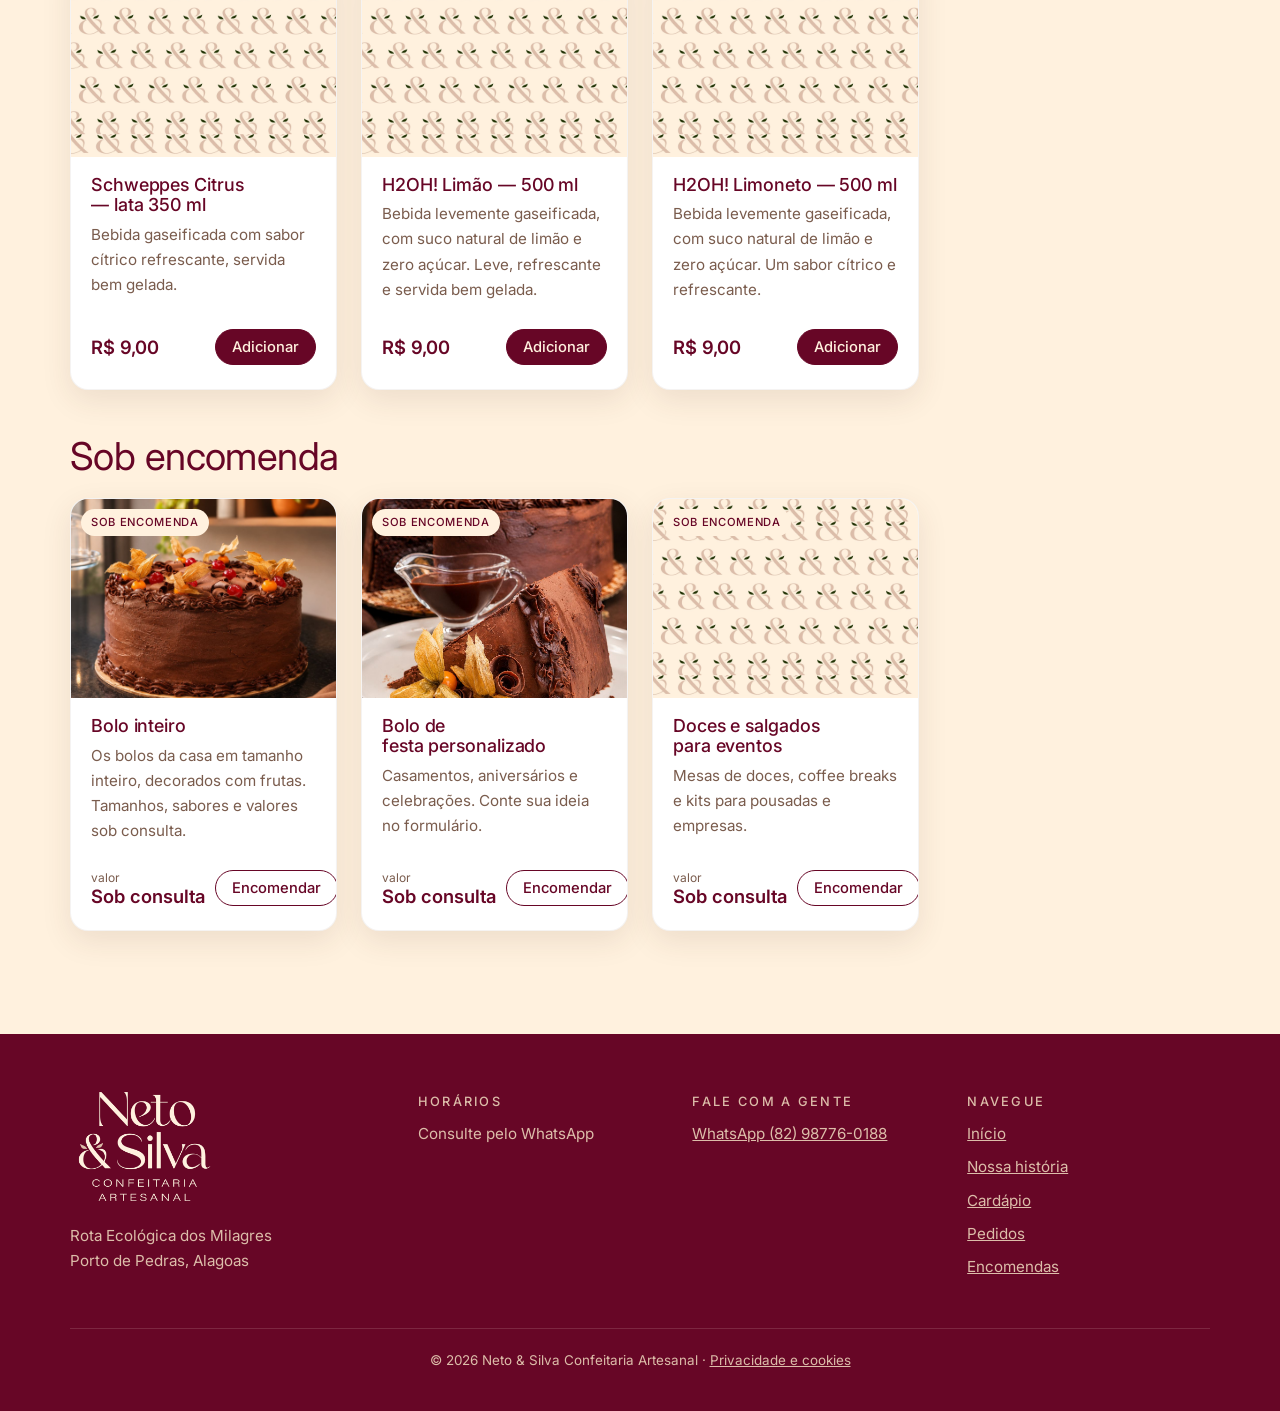
==== commit 169ec5f9: "Atualiza a prévia para a versão em produção (sem MenuDino) Co-Authored-By: Claude Fable 5.2 <noreply" ====
--- a/cardapio.html
+++ b/cardapio.html
@@ -5,7 +5,7 @@
   <meta name="robots" content="noindex, nofollow">
   <meta name="viewport" content="width=device-width, initial-scale=1">
   <title>Cardápio — Neto &amp; Silva Confeitaria Artesanal</title>
-  <meta name="description" content="Cardápio da Neto &amp; Silva: bolos, croissants, salgados e cafés especiais. Veja os preços e faça seu pedido online.">
+  <meta name="description" content="Cardápio da Neto &amp; Silva: bolos, croissants, salgados e cafés especiais. Monte seu pedido e envie pelo WhatsApp.">
   <link rel="icon" type="image/png" href="assets/img/marca/icone-192.png">
   <link rel="apple-touch-icon" href="assets/img/marca/icone-192.png">
   <link rel="preconnect" href="https://fonts.googleapis.com">
@@ -21,7 +21,7 @@
       <div class="container">
         <p class="sobretitulo">Cardápio</p>
         <h1>Saiu do forno hoje</h1>
-        <p class="lead">Toque em “Pedir” para fazer seu pedido no nosso cardápio digital.</p>
+        <p class="lead">Toque em “Adicionar” para montar seu pedido. No final, é só enviar pelo WhatsApp.</p>
       </div>
     </section>
 
--- a/css/style.css
+++ b/css/style.css
@@ -281,3 +281,6 @@
 .texto-longo { max-width: 760px; }
 .texto-longo h2 { font-size: 1.5rem; margin-top: 1.6em; }
 .rodape__fim a { text-decoration: underline; }
+
+/* Elementos marcados como ocultos nunca aparecem, mesmo com display definido. */
+[hidden] { display: none !important; }
